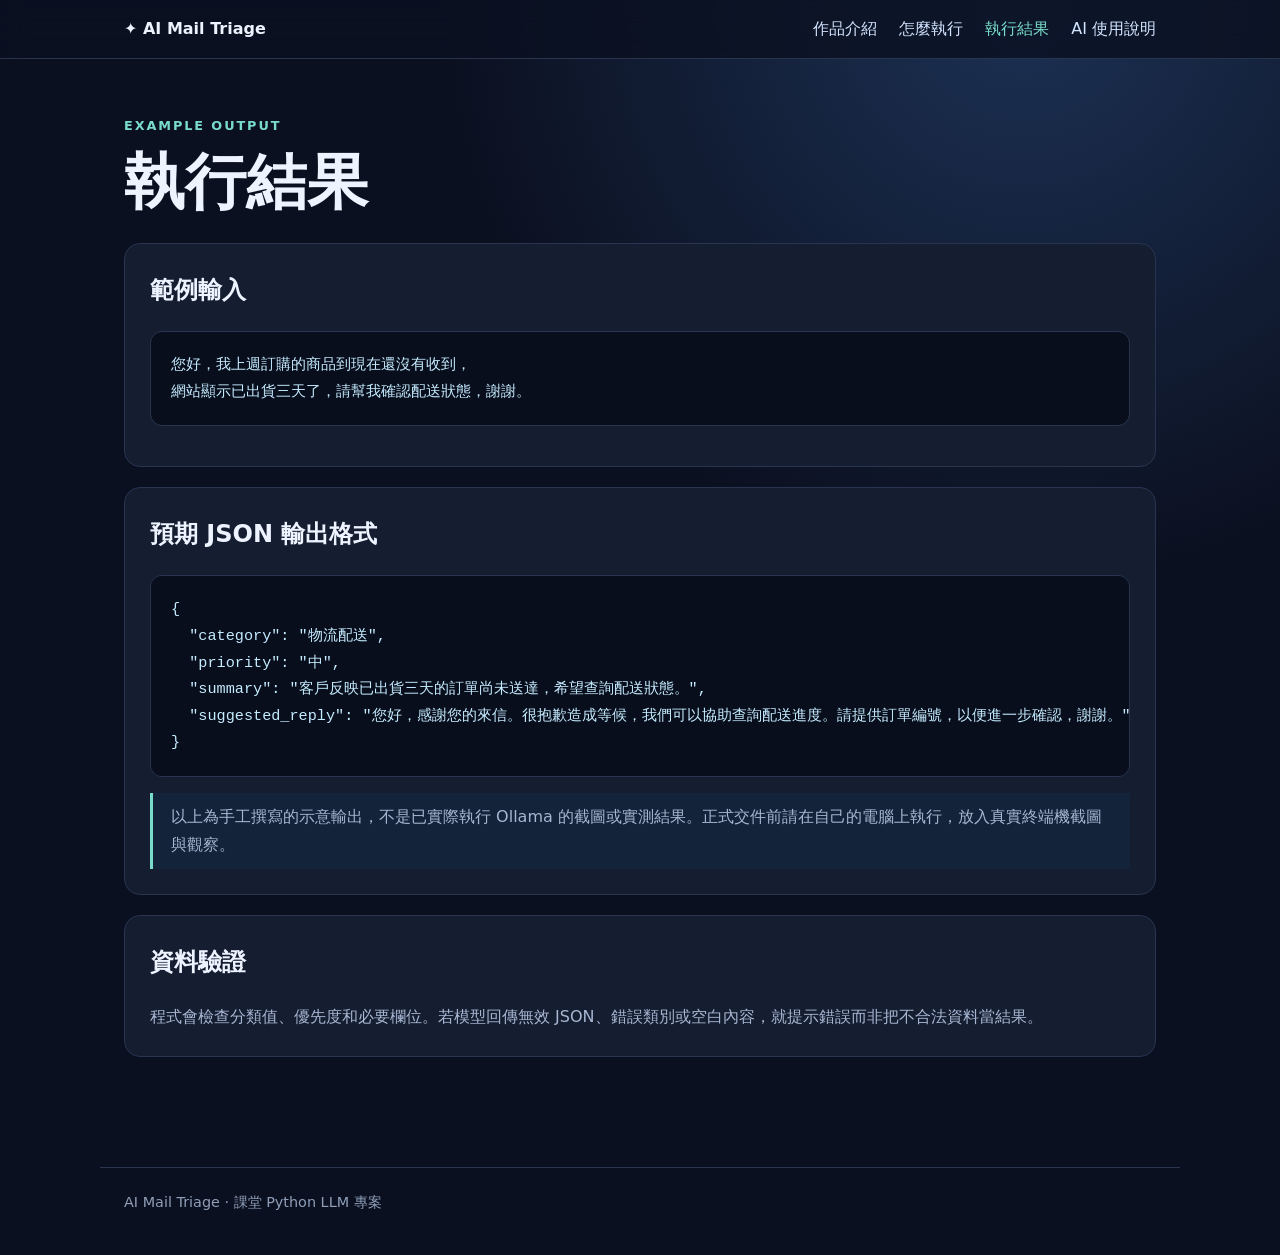
==== docs/results.html @ 8fb24f81 "Initial commit: AI mail triage project" ====
<!doctype html><html lang="zh-Hant"><head><meta charset="utf-8"><meta name="viewport" content="width=device-width, initial-scale=1"><title>執行結果｜AI 客服信件分類器</title><link rel="stylesheet" href="assets/style.css"></head><body><header><nav><strong>✦ AI Mail Triage</strong><a href="index.html">作品介紹</a><a href="run.html">怎麼執行</a><a href="results.html" aria-current="page">執行結果</a><a href="ai.html">AI 使用說明</a></nav></header><main><div class="eyebrow">EXAMPLE OUTPUT</div><h1>執行結果</h1><div class="panel"><h2>範例輸入</h2><pre><code>您好，我上週訂購的商品到現在還沒有收到，
網站顯示已出貨三天了，請幫我確認配送狀態，謝謝。</code></pre></div><div class="panel"><h2>預期 JSON 輸出格式</h2><pre><code>{
  "category": "物流配送",
  "priority": "中",
  "summary": "客戶反映已出貨三天的訂單尚未送達，希望查詢配送狀態。",
  "suggested_reply": "您好，感謝您的來信。很抱歉造成等候，我們可以協助查詢配送進度。請提供訂單編號，以便進一步確認，謝謝。"
}</code></pre><p class="note">以上為手工撰寫的示意輸出，不是已實際執行 Ollama 的截圖或實測結果。正式交件前請在自己的電腦上執行，放入真實終端機截圖與觀察。</p></div><div class="panel"><h2>資料驗證</h2><p>程式會檢查分類值、優先度和必要欄位。若模型回傳無效 JSON、錯誤類別或空白內容，就提示錯誤而非把不合法資料當結果。</p></div></main><footer>AI Mail Triage · 課堂 Python LLM 專案</footer></body></html>
---- docs/assets/style.css ----
:root{color-scheme:dark;--bg:#0b1020;--panel:#151d31;--border:#283450;--text:#edf3ff;--muted:#a7b6d1;--accent:#79dcca}*{box-sizing:border-box}body{margin:0;font-family:system-ui,-apple-system,"Noto Sans TC",sans-serif;background:radial-gradient(circle at 80% 0%,#1c3154,transparent 36%),var(--bg);color:var(--text);line-height:1.75}header{border-bottom:1px solid var(--border);background:#0b1020cf;position:sticky;top:0;backdrop-filter:blur(12px)}nav{max-width:1080px;margin:auto;display:flex;align-items:center;gap:22px;padding:15px 24px;flex-wrap:wrap}nav strong{margin-right:auto}a{color:var(--accent);text-decoration:none}nav a{color:#d3e4ff}nav a[aria-current]{color:var(--accent)}main{max-width:1080px;margin:auto;padding:56px 24px 90px}.eyebrow{color:var(--accent);font-weight:700;letter-spacing:.15em;font-size:.8rem}h1{font-size:clamp(2.1rem,5vw,3.8rem);line-height:1.18;margin:10px 0 24px}h2{margin-top:0;font-size:1.5rem}p{color:var(--muted)}.hero{max-width:810px;margin-bottom:42px}.lead{font-size:1.15rem}.grid{display:grid;grid-template-columns:repeat(auto-fit,minmax(240px,1fr));gap:18px}.panel{background:var(--panel);border:1px solid var(--border);border-radius:16px;padding:25px;margin:20px 0}.panel p:last-child{margin-bottom:0}.tag{display:inline-block;color:#0b1020;background:var(--accent);font-weight:700;border-radius:30px;padding:3px 12px;font-size:.82rem}.button{display:inline-block;border:1px solid #85f0df;background:#79dcca;color:#071724;padding:10px 18px;font-weight:750;border-radius:9px;margin-right:12px}.button.secondary{color:var(--accent);background:transparent}pre{background:#080e1c;border:1px solid var(--border);border-radius:12px;padding:20px;overflow-x:auto;color:#c5ebff;font-size:.95rem}code{font-family:ui-monospace,SFMono-Regular,Consolas,monospace}li{margin:9px 0;color:var(--muted)}footer{max-width:1080px;margin:auto;border-top:1px solid var(--border);padding:22px 24px 40px;color:#8f9fb8;font-size:.9rem}.note{border-left:3px solid var(--accent);padding:10px 18px;background:#12233a}strong{color:var(--text)}
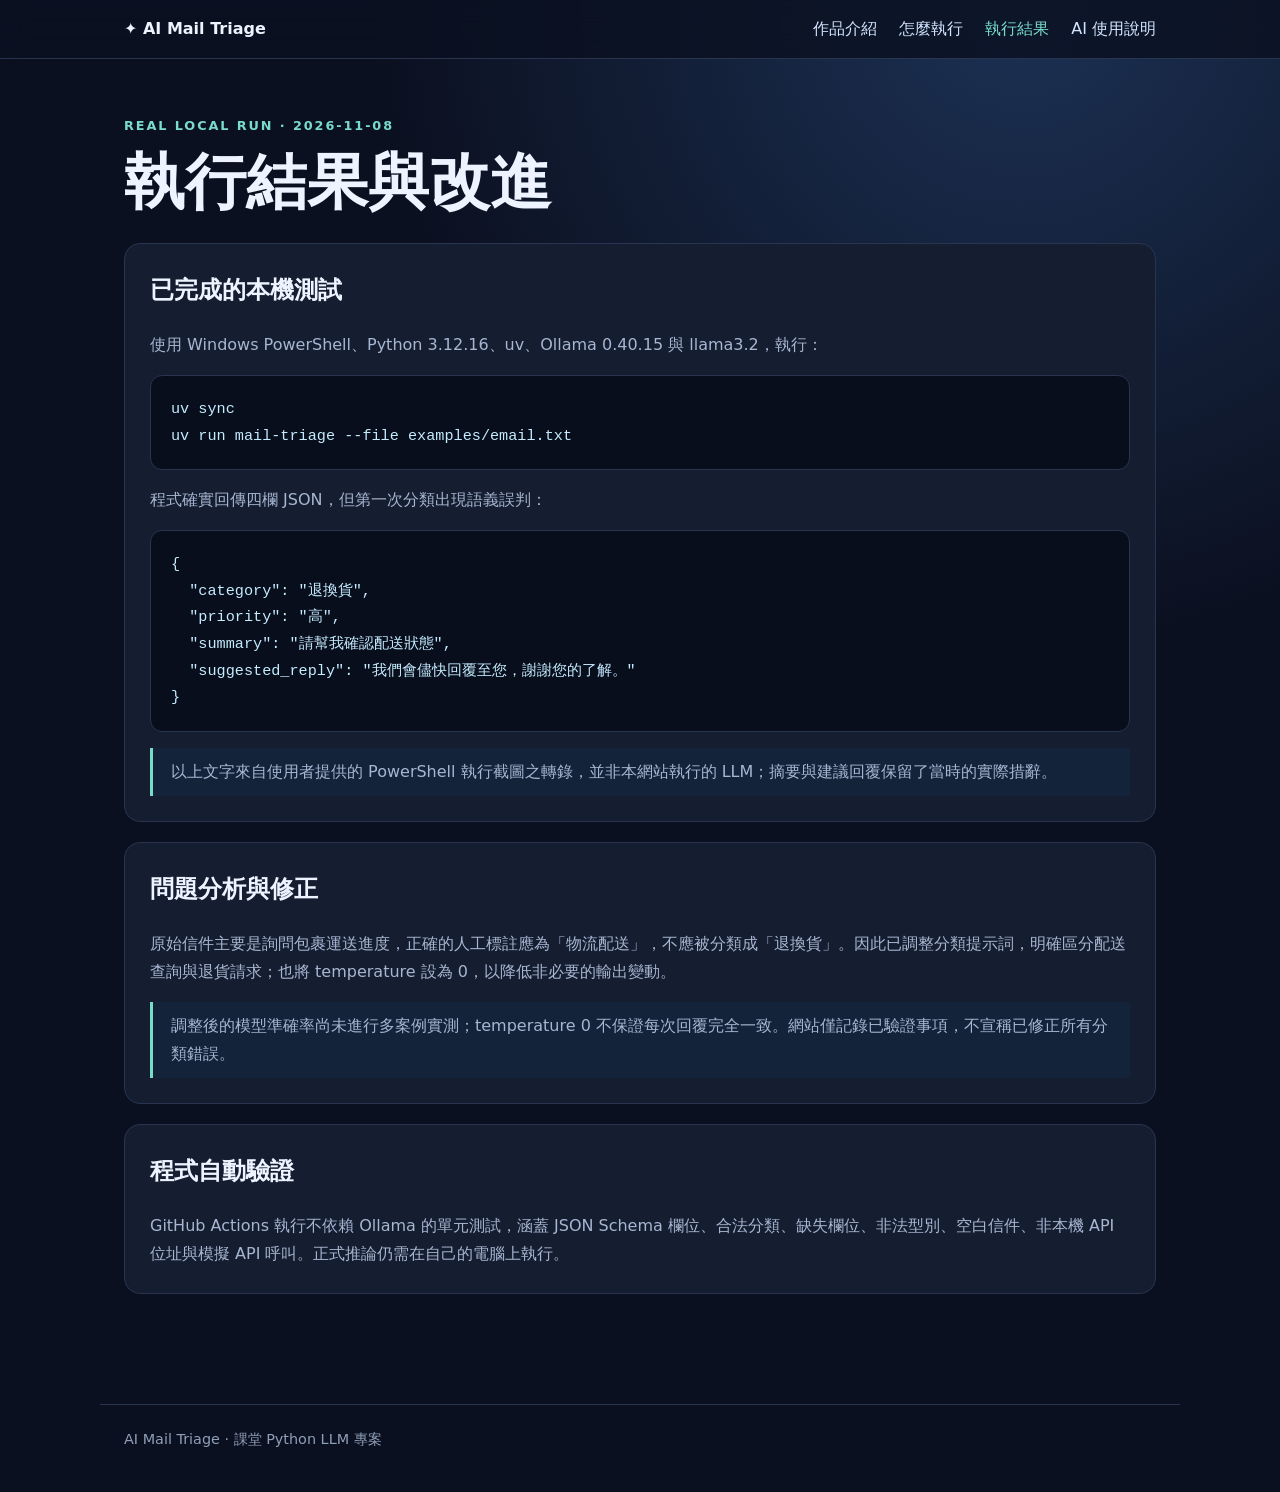
==== commit 39166079: "Document observed model misclassification on results page" ====
--- a/docs/results.html
+++ b/docs/results.html
@@ -1,7 +1,7 @@
-<!doctype html><html lang="zh-Hant"><head><meta charset="utf-8"><meta name="viewport" content="width=device-width, initial-scale=1"><title>執行結果｜AI 客服信件分類器</title><link rel="stylesheet" href="assets/style.css"></head><body><header><nav><strong>✦ AI Mail Triage</strong><a href="index.html">作品介紹</a><a href="run.html">怎麼執行</a><a href="results.html" aria-current="page">執行結果</a><a href="ai.html">AI 使用說明</a></nav></header><main><div class="eyebrow">EXAMPLE OUTPUT</div><h1>執行結果</h1><div class="panel"><h2>範例輸入</h2><pre><code>您好，我上週訂購的商品到現在還沒有收到，
-網站顯示已出貨三天了，請幫我確認配送狀態，謝謝。</code></pre></div><div class="panel"><h2>預期 JSON 輸出格式</h2><pre><code>{
-  "category": "物流配送",
-  "priority": "中",
-  "summary": "客戶反映已出貨三天的訂單尚未送達，希望查詢配送狀態。",
-  "suggested_reply": "您好，感謝您的來信。很抱歉造成等候，我們可以協助查詢配送進度。請提供訂單編號，以便進一步確認，謝謝。"
-}</code></pre><p class="note">以上為手工撰寫的示意輸出，不是已實際執行 Ollama 的截圖或實測結果。正式交件前請在自己的電腦上執行，放入真實終端機截圖與觀察。</p></div><div class="panel"><h2>資料驗證</h2><p>程式會檢查分類值、優先度和必要欄位。若模型回傳無效 JSON、錯誤類別或空白內容，就提示錯誤而非把不合法資料當結果。</p></div></main><footer>AI Mail Triage · 課堂 Python LLM 專案</footer></body></html>
+<!doctype html><html lang="zh-Hant"><head><meta charset="utf-8"><meta name="viewport" content="width=device-width, initial-scale=1"><title>執行結果｜AI 客服信件分類器</title><link rel="stylesheet" href="assets/style.css"></head><body><header><nav><strong>✦ AI Mail Triage</strong><a href="index.html">作品介紹</a><a href="run.html">怎麼執行</a><a href="results.html" aria-current="page">執行結果</a><a href="ai.html">AI 使用說明</a></nav></header><main><div class="eyebrow">REAL LOCAL RUN · 2026-11-08</div><h1>執行結果與改進</h1><div class="panel"><h2>已完成的本機測試</h2><p>使用 Windows PowerShell、Python 3.12.16、uv、Ollama 0.40.15 與 llama3.2，執行：</p><pre><code>uv sync
+uv run mail-triage --file examples/email.txt</code></pre><p>程式確實回傳四欄 JSON，但第一次分類出現語義誤判：</p><pre><code>{
+  "category": "退換貨",
+  "priority": "高",
+  "summary": "請幫我確認配送狀態",
+  "suggested_reply": "我們會儘快回覆至您，謝謝您的了解。"
+}</code></pre><p class="note">以上文字來自使用者提供的 PowerShell 執行截圖之轉錄，並非本網站執行的 LLM；摘要與建議回覆保留了當時的實際措辭。</p></div><div class="panel"><h2>問題分析與修正</h2><p>原始信件主要是詢問包裹運送進度，正確的人工標註應為「物流配送」，不應被分類成「退換貨」。因此已調整分類提示詞，明確區分配送查詢與退貨請求；也將 temperature 設為 0，以降低非必要的輸出變動。</p><p class="note">調整後的模型準確率尚未進行多案例實測；temperature 0 不保證每次回覆完全一致。網站僅記錄已驗證事項，不宣稱已修正所有分類錯誤。</p></div><div class="panel"><h2>程式自動驗證</h2><p>GitHub Actions 執行不依賴 Ollama 的單元測試，涵蓋 JSON Schema 欄位、合法分類、缺失欄位、非法型別、空白信件、非本機 API 位址與模擬 API 呼叫。正式推論仍需在自己的電腦上執行。</p></div></main><footer>AI Mail Triage · 課堂 Python LLM 專案</footer></body></html>
